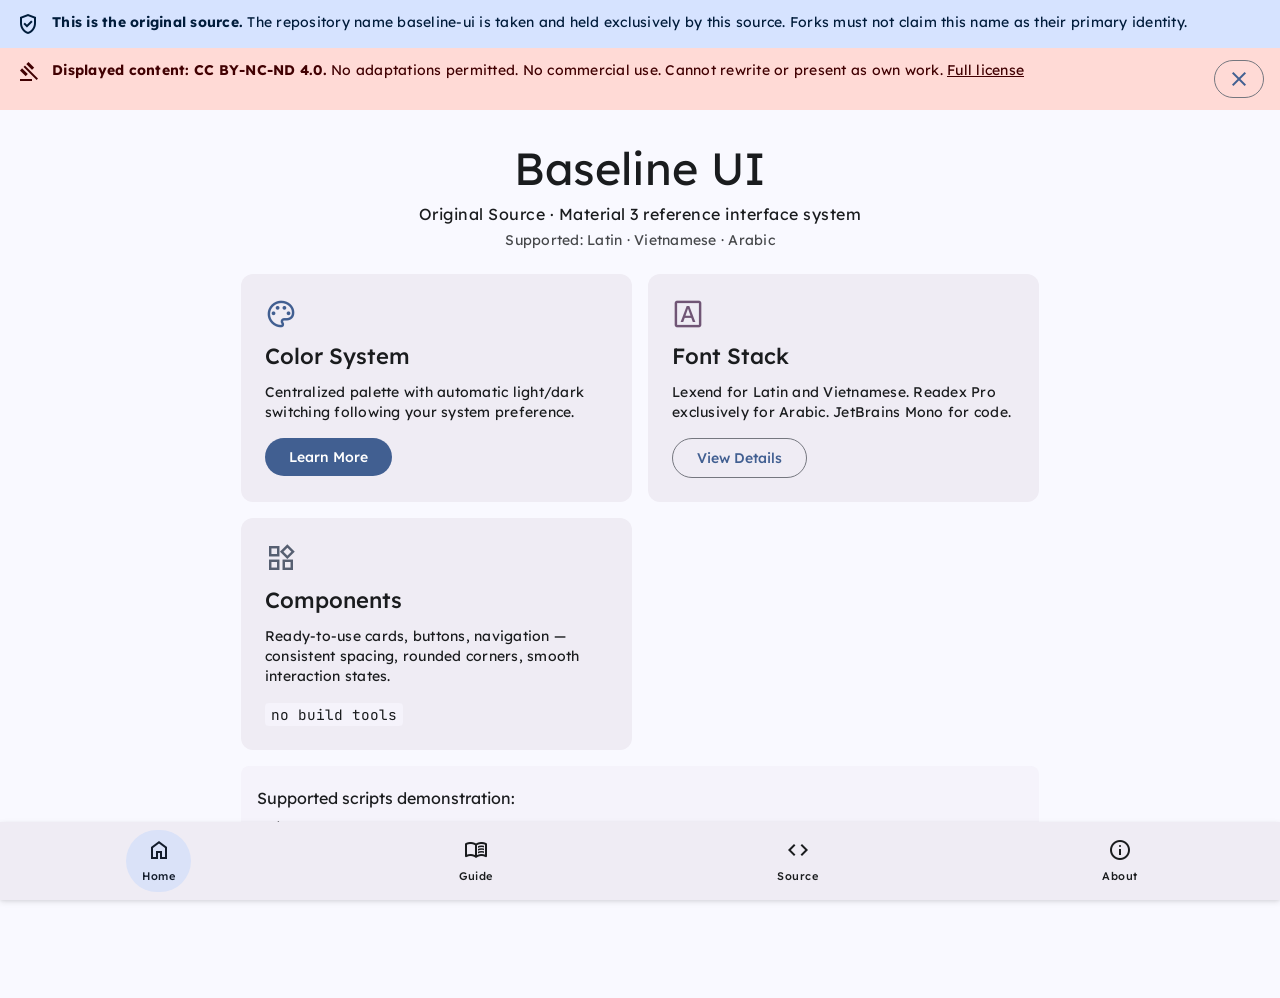
==== index.html @ 85d36374 "Create index.html" ====
<!DOCTYPE html>
<html lang="en">
<head>
  <meta charset="UTF-8">
  <meta name="viewport" content="width=device-width, initial-scale=1.0">
  <meta name="description" content="Baseline UI — Original Source · Latin · Vietnamese · Arabic">
  <title>Baseline UI — Original Source</title>

  <!-- Fonts — Only 3 supported scripts, no extras -->
  <link rel="stylesheet" href="https://fonts.googleapis.com/css2?family=Lexend:wght@400;500;700&display=swap">
  <!-- ↑ Lexend = Latin + Vietnamese → full built-in diacritic support -->
  <link rel="stylesheet" href="https://fonts.googleapis.com/css2?family=Readex+Pro:wght@400;500;700&display=swap">
  <!-- ↑ Readex Pro = Arabic only → applied via .arabic class -->
  <link rel="stylesheet" href="https://fonts.googleapis.com/css2?family=JetBrains+Mono:wght@400;500;700&display=swap">
  <!-- ↑ JetBrains Mono = code / technical text -->
  <link rel="stylesheet" href="https://fonts.googleapis.com/css2?family=Material+Symbols+Outlined:wght@400&display=swap">
  <!-- ↑ Icons only → zero emojis anywhere -->

  <link rel="stylesheet" href="styles.css">
</head>
<body>

  <!-- Source Identity Notice -->
  <div class="source-notice">
    <span class="material-symbols-outlined">verified_user</span>
    <div>
      <p class="body-md"><strong>This is the original source.</strong> The repository name baseline-ui is taken and held exclusively by this source. Forks must not claim this name as their primary identity.</p>
    </div>
  </div>

  <!-- License Restriction Notice -->
  <div class="license-notice">
    <span class="material-symbols-outlined">gavel</span>
    <div>
      <p class="body-md"><strong>Displayed content: CC BY-NC-ND 4.0.</strong> No adaptations permitted. No commercial use. Cannot rewrite or present as own work. <a href="https://creativecommons.org/licenses/by-nc-nd/4.0/" target="_blank" rel="noopener noreferrer">Full license</a></p>
    </div>
    <button class="btn-outlined icon-sm" data-dismiss=".license-notice" style="margin-left: auto; padding: 6px 12px;">
      <span class="material-symbols-outlined">close</span>
    </button>
  </div>

  <!-- Page Header -->
  <header class="page-header">
    <h1 class="display-md">Baseline UI</h1>
    <p class="body-lg" style="margin-top: 8px;">Original Source · Material 3 reference interface system</p>
    <p class="body-md" style="margin-top: 4px; opacity: 0.8;">Supported: Latin · Vietnamese · Arabic</p>
  </header>

  <!-- Main Content -->
  <main>
    <section>
      <div class="grid">
        <div class="card-filled">
          <span class="material-symbols-outlined icon-lg" style="color: var(--md-sys-color-primary);">palette</span>
          <h2 class="title-lg" style="margin: 12px 0;">Color System</h2>
          <p class="body-md" style="margin-bottom: 16px;">Centralized palette with automatic light/dark switching following your system preference.</p>
          <button class="btn-filled">Learn More</button>
        </div>

        <div class="card-filled">
          <span class="material-symbols-outlined icon-lg" style="color: var(--md-sys-color-tertiary);">font_download</span>
          <h2 class="title-lg" style="margin: 12px 0;">Font Stack</h2>
          <p class="body-md" style="margin-bottom: 16px;">Lexend for Latin and Vietnamese. Readex Pro exclusively for Arabic. JetBrains Mono for code.</p>
          <button class="btn-outlined">View Details</button>
        </div>

        <div class="card-filled">
          <span class="material-symbols-outlined icon-lg" style="color: var(--md-sys-color-secondary);">widgets</span>
          <h2 class="title-lg" style="margin: 12px 0;">Components</h2>
          <p class="body-md" style="margin-bottom: 16px;">Ready-to-use cards, buttons, navigation — consistent spacing, rounded corners, smooth interaction states.</p>
          <code>no build tools</code>
        </div>
      </div>

      <!-- Script Demo -->
      <div class="script-demo">
        Supported scripts demonstration:<br>
        Tiếng Việt · English · <span class="arabic">العربية</span>
      </div>
    </section>
  </main>

  <!-- Bottom Navigation Bar -->
  <nav class="nav-bar">
    <a href="index.html" class="nav-item active">
      <span class="material-symbols-outlined">home</span>
      <span class="label-sm">Home</span>
    </a>
    <a href="guide.html" class="nav-item">
      <span class="material-symbols-outlined">menu_book</span>
      <span class="label-sm">Guide</span>
    </a>
    <a href="source.html" class="nav-item">
      <span class="material-symbols-outlined">code</span>
      <span class="label-sm">Source</span>
    </a>
    <a href="about.html" class="nav-item">
      <span class="material-symbols-outlined">info</span>
      <span class="label-sm">About</span>
    </a>
  </nav>

  <script src="main.js"></script>
</body>
</html>
---- styles.css ----
/* ==============================================
   Baseline UI — Original Source
   Material 3 Design System core styles
   Supported scripts: Latin · Vietnamese · Arabic
   Source code under MIT License
   ============================================== */

/* --------------------------
   ROOT VARIABLES — Central storage
   Change values HERE → updates EVERYWHERE automatically
   -------------------------- */
:root {
  /* --- COLOR PALETTE --- */
  --md-sys-color-primary: #415F91;
  --md-sys-color-on-primary: #FFFFFF;
  --md-sys-color-primary-container: #D6E3FF;
  --md-sys-color-on-primary-container: #001C3B;
  --md-sys-color-secondary: #565F71;
  --md-sys-color-on-secondary: #FFFFFF;
  --md-sys-color-secondary-container: #DAE2F8;
  --md-sys-color-on-secondary-container: #131C2B;
  --md-sys-color-tertiary: #705575;
  --md-sys-color-on-tertiary: #FFFFFF;
  --md-sys-color-tertiary-container: #FAD8FF;
  --md-sys-color-on-tertiary-container: #28132E;
  --md-sys-color-error: #BA1A1A;
  --md-sys-color-on-error: #FFFFFF;
  --md-sys-color-error-container: #FFDAD6;
  --md-sys-color-on-error-container: #410002;
  --md-sys-color-surface: #F9F9FF;
  --md-sys-color-on-surface: #1A1C1E;
  --md-sys-color-surface-dim: #E0E2EB;
  --md-sys-color-surface-bright: #FBF8FF;
  --md-sys-color-surface-container-lowest: #FFFFFF;
  --md-sys-color-surface-container-low: #F5F3FB;
  --md-sys-color-surface-container: #EFECF4;
  --md-sys-color-surface-container-high: #E9E9F2;
  --md-sys-color-surface-container-highest: #E3E3EB;
  --md-sys-color-outline: #75777F;
  --md-sys-color-outline-variant: #C5C6D0;

  /* --- FONT FAMILIES — Matched to supported scripts --- */
  --md-font-sans: 'Lexend', system-ui, -apple-system, sans-serif;
  /* ↑ Default — covers Latin and Vietnamese everywhere */
  --md-font-arabic: 'Readex Pro', sans-serif;
  /* ↑ Applied ONLY to Arabic text — includes RTL shaping */
  --md-font-mono: 'JetBrains Mono', Consolas, monospace;
  /* ↑ Code, numbers, technical text — Latin only */
  --md-font-icon: 'Material Symbols Outlined';
  /* ↑ Icons — emojis never used */

  /* --- CORNER ROUNDING --- */
  --md-shape-xs: 4px;
  --md-shape-sm: 8px;
  --md-shape-md: 12px;
  --md-shape-lg: 16px;
  --md-shape-xl: 28px;
  --md-shape-full: 9999px;

  /* --- ELEVATION / SHADOWS --- */
  --md-elevation-0: none;
  --md-elevation-1: 0 1px 2px rgba(0,0,0,0.06), 0 1px 3px rgba(0,0,0,0.10);
  --md-elevation-2: 0 1px 3px rgba(0,0,0,0.06), 0 2px 6px rgba(0,0,0,0.10);
  --md-elevation-3: 0 4px 8px rgba(0,0,0,0.08), 0 1px 3px rgba(0,0,0,0.12);
  --md-elevation-4: 0 2px 4px rgba(0,0,0,0.08), 0 4px 8px rgba(0,0,0,0.12);
  --md-elevation-5: 0 4px 12px rgba(0,0,0,0.10), 0 8px 16px rgba(0,0,0,0.14);

  /* --- SPACING SCALE --- */
  --md-space-1: 4px;
  --md-space-2: 8px;
  --md-space-3: 12px;
  --md-space-4: 16px;
  --md-space-6: 24px;
  --md-space-8: 32px;
  --md-space-12: 48px;
}

/* --------------------------
   DARK MODE — auto-switch with system setting
   -------------------------- */
@media (prefers-color-scheme: dark) {
  :root {
    --md-sys-color-primary: #A8C7FF;
    --md-sys-color-on-primary: #0B305F;
    --md-sys-color-primary-container: #284778;
    --md-sys-color-on-primary-container: #D6E3FF;
    --md-sys-color-secondary: #BEC7DC;
    --md-sys-color-on-secondary: #283141;
    --md-sys-color-secondary-container: #3E4759;
    --md-sys-color-on-secondary-container: #DAE2F8;
    --md-sys-color-tertiary: #DFBDE4;
    --md-sys-color-on-tertiary: #3F2845;
    --md-sys-color-tertiary-container: #573E5D;
    --md-sys-color-on-tertiary-container: #FAD8FF;
    --md-sys-color-error: #FFB4AB;
    --md-sys-color-on-error: #690005;
    --md-sys-color-error-container: #930009;
    --md-sys-color-on-error-container: #FFDAD6;
    --md-sys-color-surface: #111318;
    --md-sys-color-on-surface: #E3E2E9;
    --md-sys-color-surface-dim: #2F3037;
    --md-sys-color-surface-bright: #37393F;
    --md-sys-color-surface-container-lowest: #0C0E13;
    --md-sys-color-surface-container-low: #1A1C20;
    --md-sys-color-surface-container: #1E2025;
    --md-sys-color-surface-container-high: #282A2F;
    --md-sys-color-surface-container-highest: #33353B;
    --md-sys-color-outline: #8E9099;
    --md-sys-color-outline-variant: #43474E;
  }
}

/* --------------------------
   BASE RESET — remove browser defaults
   -------------------------- */
* {
  margin: 0;
  padding: 0;
  box-sizing: border-box; /* Width includes border → no layout surprises */
}

html {
  font-size: 16px;
  scroll-behavior: smooth;
}

body {
  font-family: var(--md-font-sans);
  font-weight: 400;
  line-height: 1.5;
  color: var(--md-sys-color-on-surface);
  background-color: var(--md-sys-color-surface);
  min-height: 100vh;
  display: flex;
  flex-direction: column;
}

/* --------------------------
   SCRIPT-SPECIFIC OVERRIDES
   -------------------------- */
.arabic {
  font-family: var(--md-font-arabic);
  direction: rtl; /* Right-to-left layout applied automatically */
}

/* --------------------------
   TYPOGRAPHY — Material 3 type scale
   -------------------------- */
.display-lg { font-size: 57px; line-height: 64px; letter-spacing: -0.25px; font-weight: 400; }
.display-md { font-size: 45px; line-height: 52px; font-weight: 400; }
.display-sm { font-size: 36px; line-height: 44px; font-weight: 400; }
.headline-lg { font-size: 32px; line-height: 40px; font-weight: 400; }
.headline-md { font-size: 28px; line-height: 36px; font-weight: 400; }
.headline-sm { font-size: 24px; line-height: 32px; font-weight: 400; }
.title-lg { font-size: 22px; line-height: 28px; font-weight: 500; }
.title-md { font-size: 16px; line-height: 24px; letter-spacing: 0.1px; font-weight: 500; }
.title-sm { font-size: 14px; line-height: 20px; letter-spacing: 0.1px; font-weight: 500; }
.body-lg  { font-size: 16px; line-height: 24px; letter-spacing: 0.5px; }
.body-md  { font-size: 14px; line-height: 20px; letter-spacing: 0.25px; }
.body-sm  { font-size: 12px; line-height: 16px; letter-spacing: 0.4px; }
.label-lg { font-size: 14px; line-height: 20px; letter-spacing: 0.1px; font-weight: 500; }
.label-md { font-size: 12px; line-height: 16px; letter-spacing: 0.5px; font-weight: 500; }
.label-sm { font-size: 11px; line-height: 16px; letter-spacing: 0.5px; font-weight: 500; }

/* --------------------------
   ICON SYSTEM — Material Symbols only
   -------------------------- */
.material-symbols-outlined {
  font-family: var(--md-font-icon);
  font-weight: normal;
  font-style: normal;
  font-size: 24px;
  line-height: 1;
  letter-spacing: normal;
  text-transform: none;
  display: inline-block;
  vertical-align: middle;
  white-space: nowrap;
  direction: ltr;
  -webkit-font-smoothing: antialiased;
}
.icon-sm { font-size: 20px; }
.icon-lg { font-size: 32px; }

/* --------------------------
   BUTTONS
   -------------------------- */
.btn-filled {
  border: none;
  border-radius: var(--md-shape-full);
  background-color: var(--md-sys-color-primary);
  color: var(--md-sys-color-on-primary);
  font-family: inherit;
  font-size: 14px;
  font-weight: 500;
  padding: 10px 24px;
  cursor: pointer;
  transition: filter 150ms ease, transform 100ms ease;
}
.btn-filled:hover { filter: brightness(1.08); }
.btn-filled:active { transform: scale(0.98); }

.btn-outlined {
  border: 1px solid var(--md-sys-color-outline);
  border-radius: var(--md-shape-full);
  background: transparent;
  color: var(--md-sys-color-primary);
  font-family: inherit;
  font-size: 14px;
  font-weight: 500;
  padding: 10px 24px;
  cursor: pointer;
  transition: background-color 150ms ease;
}
.btn-outlined:hover {
  background-color: color-mix(in srgb, var(--md-sys-color-primary) 8%, transparent);
}

/* --------------------------
   CARDS
   -------------------------- */
.card-filled {
  background-color: var(--md-sys-color-surface-container);
  border-radius: var(--md-shape-md);
  padding: var(--md-space-6);
  transition: box-shadow 200ms ease;
}
.card-filled:hover { box-shadow: var(--md-elevation-1); }

/* --------------------------
   NOTICE BANNERS
   -------------------------- */
.license-notice {
  background-color: var(--md-sys-color-error-container);
  color: var(--md-sys-color-on-error-container);
  padding: var(--md-space-3) var(--md-space-4);
  display: flex;
  align-items: flex-start;
  gap: var(--md-space-3);
}
.source-notice {
  background-color: var(--md-sys-color-primary-container);
  color: var(--md-sys-color-on-primary-container);
  padding: var(--md-space-3) var(--md-space-4);
  display: flex;
  align-items: flex-start;
  gap: var(--md-space-3);
}
.license-notice a, .source-notice a {
  color: inherit;
  text-decoration: underline;
}

/* --------------------------
   PAGE STRUCTURE
   -------------------------- */
.page-header {
  padding: var(--md-space-8) var(--md-space-4) var(--md-space-6);
  text-align: center;
}
main {
  max-width: 1200px;
  margin: 0 auto;
  padding: 0 var(--md-space-4) 88px; /* Bottom padding avoids nav overlap */
  flex: 1;
}
section { margin-bottom: var(--md-space-12); }
.grid {
  display: grid;
  grid-template-columns: repeat(auto-fit, minmax(280px, 1fr));
  gap: var(--md-space-4);
}
code {
  font-family: var(--md-font-mono);
  background-color: var(--md-sys-color-surface-container-low);
  padding: 2px 6px;
  border-radius: var(--md-shape-xs);
  font-size: 0.9em;
}
.script-demo {
  padding: var(--md-space-4);
  background-color: var(--md-sys-color-surface-container-low);
  border-radius: var(--md-shape-sm);
  margin-top: var(--md-space-4);
  line-height: 2;
}

/* --------------------------
   BOTTOM NAVIGATION — Fixed always at screen bottom
   -------------------------- */
.nav-bar {
  position: fixed;
  bottom: 0;
  left: 0;
  right: 0;
  background-color: var(--md-sys-color-surface-container);
  display: flex;
  justify-content: space-around;
  padding: var(--md-space-2) 0;
  box-shadow: var(--md-elevation-2);
  z-index: 100; /* Keep above all other content */
}
.nav-item {
  display: flex;
  flex-direction: column;
  align-items: center;
  gap: var(--md-space-1);
  color: var(--md-sys-color-on-surface);
  text-decoration: none;
  padding: var(--md-space-2) var(--md-space-4);
  border-radius: var(--md-shape-full);
  transition: background-color 150ms ease;
}
.nav-item.active {
  background-color: var(--md-sys-color-secondary-container);
  color: var(--md-sys-color-on-secondary-container);
}
.nav-item .label-sm { margin-top: 2px; }

/* --------------------------
   REDUCED MOTION — Respect system "turn off animations" setting
   -------------------------- */
@media (prefers-reduced-motion: reduce) {
  *, *::before, *::after {
    animation-duration: 0.01ms !important;
    transition-duration: 0.01ms !important;
  }
  html { scroll-behavior: auto; }
}
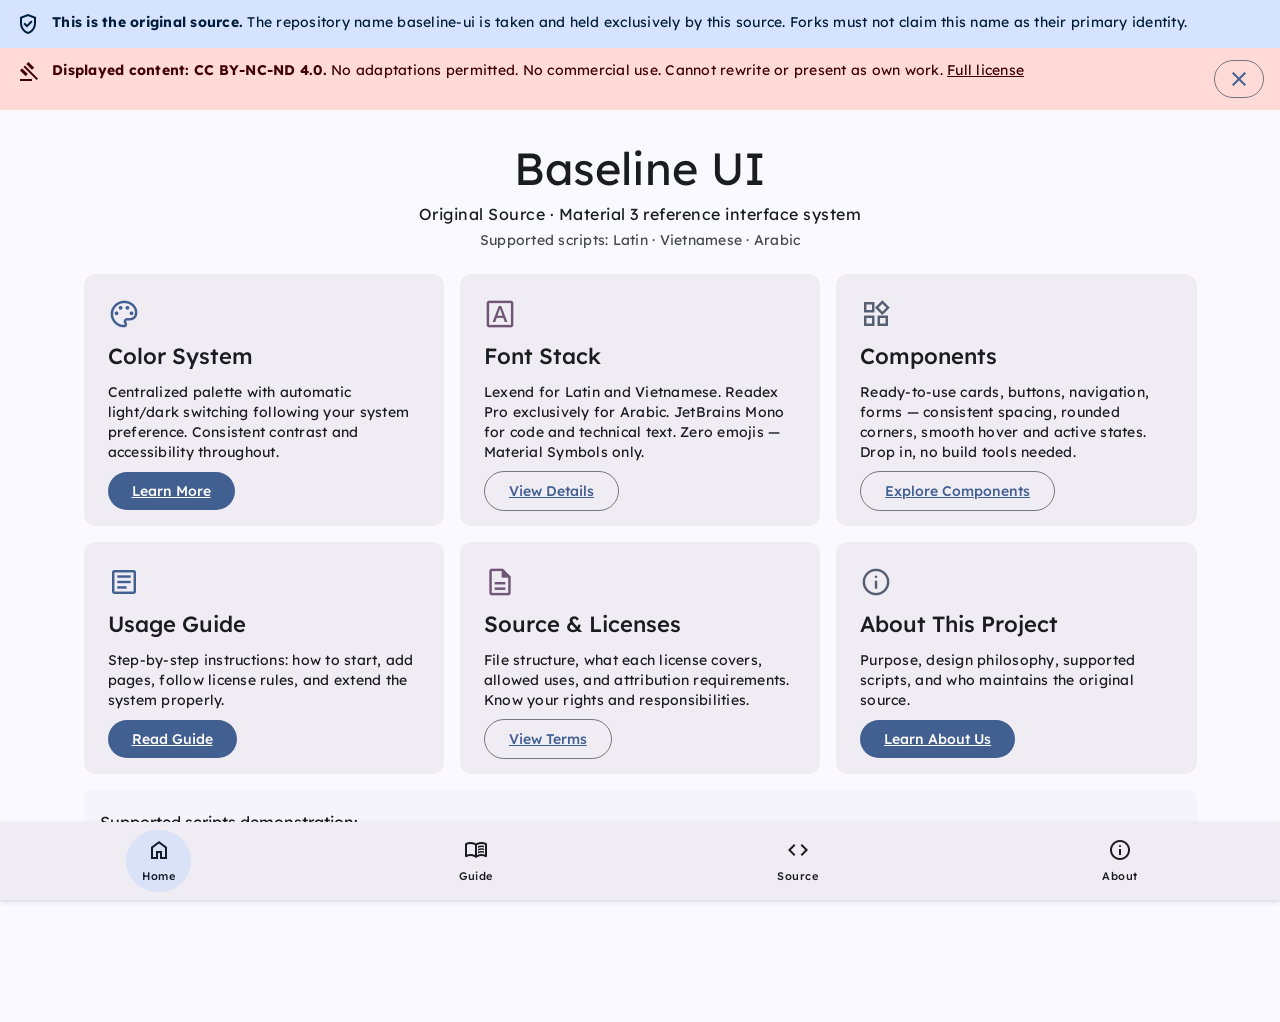
==== commit 2d5197e6: "Update index.html" ====
--- a/index.html
+++ b/index.html
@@ -6,21 +6,15 @@
   <meta name="description" content="Baseline UI — Original Source · Latin · Vietnamese · Arabic">
   <title>Baseline UI — Original Source</title>
 
-  <!-- Fonts — Only 3 supported scripts, no extras -->
   <link rel="stylesheet" href="https://fonts.googleapis.com/css2?family=Lexend:wght@400;500;700&display=swap">
-  <!-- ↑ Lexend = Latin + Vietnamese → full built-in diacritic support -->
   <link rel="stylesheet" href="https://fonts.googleapis.com/css2?family=Readex+Pro:wght@400;500;700&display=swap">
-  <!-- ↑ Readex Pro = Arabic only → applied via .arabic class -->
   <link rel="stylesheet" href="https://fonts.googleapis.com/css2?family=JetBrains+Mono:wght@400;500;700&display=swap">
-  <!-- ↑ JetBrains Mono = code / technical text -->
   <link rel="stylesheet" href="https://fonts.googleapis.com/css2?family=Material+Symbols+Outlined:wght@400&display=swap">
-  <!-- ↑ Icons only → zero emojis anywhere -->
 
   <link rel="stylesheet" href="styles.css">
 </head>
 <body>
 
-  <!-- Source Identity Notice -->
   <div class="source-notice">
     <span class="material-symbols-outlined">verified_user</span>
     <div>
@@ -28,7 +22,6 @@
     </div>
   </div>
 
-  <!-- License Restriction Notice -->
   <div class="license-notice">
     <span class="material-symbols-outlined">gavel</span>
     <div>
@@ -39,40 +32,58 @@
     </button>
   </div>
 
-  <!-- Page Header -->
   <header class="page-header">
     <h1 class="display-md">Baseline UI</h1>
     <p class="body-lg" style="margin-top: 8px;">Original Source · Material 3 reference interface system</p>
-    <p class="body-md" style="margin-top: 4px; opacity: 0.8;">Supported: Latin · Vietnamese · Arabic</p>
+    <p class="body-md" style="margin-top: 4px; opacity: 0.8;">Supported scripts: Latin · Vietnamese · Arabic</p>
   </header>
 
-  <!-- Main Content -->
   <main>
     <section>
       <div class="grid">
         <div class="card-filled">
           <span class="material-symbols-outlined icon-lg" style="color: var(--md-sys-color-primary);">palette</span>
           <h2 class="title-lg" style="margin: 12px 0;">Color System</h2>
-          <p class="body-md" style="margin-bottom: 16px;">Centralized palette with automatic light/dark switching following your system preference.</p>
-          <button class="btn-filled">Learn More</button>
+          <p class="body-md" style="margin-bottom: 16px;">Centralized palette with automatic light/dark switching following your system preference. Consistent contrast and accessibility throughout.</p>
+          <a href="colors.html" class="btn-filled">Learn More</a>
         </div>
 
         <div class="card-filled">
           <span class="material-symbols-outlined icon-lg" style="color: var(--md-sys-color-tertiary);">font_download</span>
           <h2 class="title-lg" style="margin: 12px 0;">Font Stack</h2>
-          <p class="body-md" style="margin-bottom: 16px;">Lexend for Latin and Vietnamese. Readex Pro exclusively for Arabic. JetBrains Mono for code.</p>
-          <button class="btn-outlined">View Details</button>
+          <p class="body-md" style="margin-bottom: 16px;">Lexend for Latin and Vietnamese. Readex Pro exclusively for Arabic. JetBrains Mono for code and technical text. Zero emojis — Material Symbols only.</p>
+          <a href="fonts.html" class="btn-outlined">View Details</a>
         </div>
 
         <div class="card-filled">
           <span class="material-symbols-outlined icon-lg" style="color: var(--md-sys-color-secondary);">widgets</span>
           <h2 class="title-lg" style="margin: 12px 0;">Components</h2>
-          <p class="body-md" style="margin-bottom: 16px;">Ready-to-use cards, buttons, navigation — consistent spacing, rounded corners, smooth interaction states.</p>
-          <code>no build tools</code>
+          <p class="body-md" style="margin-bottom: 16px;">Ready-to-use cards, buttons, navigation, forms — consistent spacing, rounded corners, smooth hover and active states. Drop in, no build tools needed.</p>
+          <a href="components.html" class="btn-outlined">Explore Components</a>
+        </div>
+
+        <div class="card-filled">
+          <span class="material-symbols-outlined icon-lg" style="color: var(--md-sys-color-primary);">article</span>
+          <h2 class="title-lg" style="margin: 12px 0;">Usage Guide</h2>
+          <p class="body-md" style="margin-bottom: 16px;">Step-by-step instructions: how to start, add pages, follow license rules, and extend the system properly.</p>
+          <a href="guide.html" class="btn-filled">Read Guide</a>
+        </div>
+
+        <div class="card-filled">
+          <span class="material-symbols-outlined icon-lg" style="color: var(--md-sys-color-tertiary);">description</span>
+          <h2 class="title-lg" style="margin: 12px 0;">Source & Licenses</h2>
+          <p class="body-md" style="margin-bottom: 16px;">File structure, what each license covers, allowed uses, and attribution requirements. Know your rights and responsibilities.</p>
+          <a href="source.html" class="btn-outlined">View Terms</a>
+        </div>
+
+        <div class="card-filled">
+          <span class="material-symbols-outlined icon-lg" style="color: var(--md-sys-color-secondary);">info</span>
+          <h2 class="title-lg" style="margin: 12px 0;">About This Project</h2>
+          <p class="body-md" style="margin-bottom: 16px;">Purpose, design philosophy, supported scripts, and who maintains the original source.</p>
+          <a href="about.html" class="btn-filled">Learn About Us</a>
         </div>
       </div>
 
-      <!-- Script Demo -->
       <div class="script-demo">
         Supported scripts demonstration:<br>
         Tiếng Việt · English · <span class="arabic">العربية</span>
@@ -80,7 +91,6 @@
     </section>
   </main>
 
-  <!-- Bottom Navigation Bar -->
   <nav class="nav-bar">
     <a href="index.html" class="nav-item active">
       <span class="material-symbols-outlined">home</span>
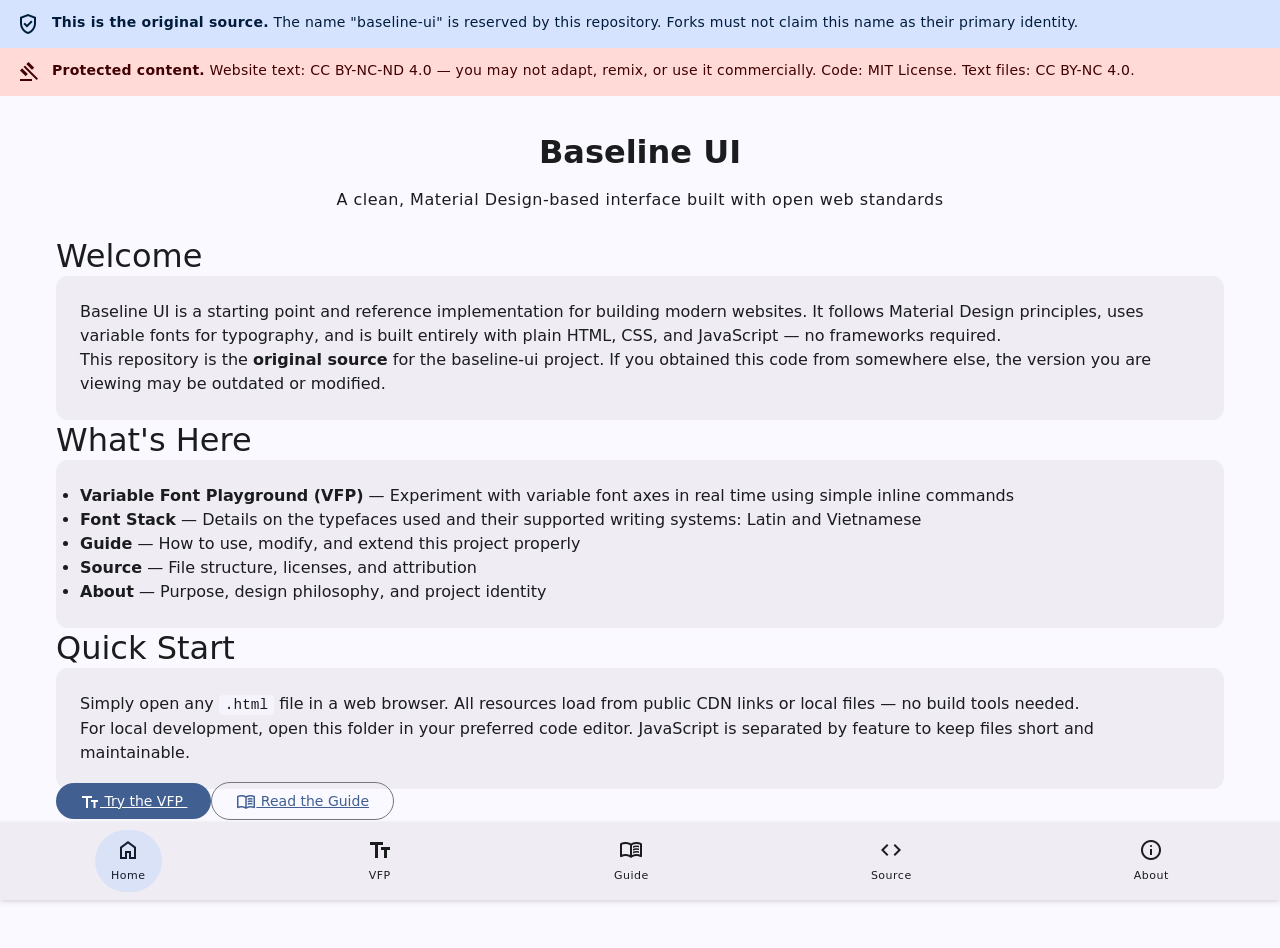
==== commit ee8dcc32: "Update index.html" ====
--- a/index.html
+++ b/index.html
@@ -3,14 +3,12 @@
 <head>
   <meta charset="UTF-8">
   <meta name="viewport" content="width=device-width, initial-scale=1.0">
-  <meta name="description" content="Baseline UI — Original Source · Latin · Vietnamese · Arabic">
-  <title>Baseline UI — Original Source</title>
+  <meta name="description" content="Baseline UI — A Material Design-based website project">
+  <title>Baseline UI</title>
 
-  <link rel="stylesheet" href="https://fonts.googleapis.com/css2?family=Lexend:wght@400;500;700&display=swap">
-  <link rel="stylesheet" href="https://fonts.googleapis.com/css2?family=Readex+Pro:wght@400;500;700&display=swap">
-  <link rel="stylesheet" href="https://fonts.googleapis.com/css2?family=JetBrains+Mono:wght@400;500;700&display=swap">
+  <!-- Core fonts only -->
+  <link href="https://fonts.googleapis.com/css2?family=Google+Sans+Code:ital,wght,MONO@0,300..800,0..1;1,300..800,0..1&family=Google+Sans+Flex:opsz,slnt,wdth,wght,GRAD,ROND@6..144,-10..0,25..151,1..1000,0..100,0..100&display=swap" rel="stylesheet">
   <link rel="stylesheet" href="https://fonts.googleapis.com/css2?family=Material+Symbols+Outlined:wght@400&display=swap">
-
   <link rel="stylesheet" href="styles.css">
 </head>
 <body>
@@ -18,75 +16,56 @@
   <div class="source-notice">
     <span class="material-symbols-outlined">verified_user</span>
     <div>
-      <p class="body-md"><strong>This is the original source.</strong> The repository name baseline-ui is taken and held exclusively by this source. Forks must not claim this name as their primary identity.</p>
+      <p class="body-md"><strong>This is the original source.</strong> The name "baseline-ui" is reserved by this repository. Forks must not claim this name as their primary identity.</p>
     </div>
   </div>
 
   <div class="license-notice">
     <span class="material-symbols-outlined">gavel</span>
     <div>
-      <p class="body-md"><strong>Displayed content: CC BY-NC-ND 4.0.</strong> No adaptations permitted. No commercial use. Cannot rewrite or present as own work. <a href="https://creativecommons.org/licenses/by-nc-nd/4.0/" target="_blank" rel="noopener noreferrer">Full license</a></p>
+      <p class="body-md"><strong>Protected content.</strong> Website text: CC BY-NC-ND 4.0 — you may not adapt, remix, or use it commercially. Code: MIT License. Text files: CC BY-NC 4.0.</p>
     </div>
-    <button class="btn-outlined icon-sm" data-dismiss=".license-notice" style="margin-left: auto; padding: 6px 12px;">
-      <span class="material-symbols-outlined">close</span>
-    </button>
   </div>
 
   <header class="page-header">
-    <h1 class="display-md">Baseline UI</h1>
-    <p class="body-lg" style="margin-top: 8px;">Original Source · Material 3 reference interface system</p>
-    <p class="body-md" style="margin-top: 4px; opacity: 0.8;">Supported scripts: Latin · Vietnamese · Arabic</p>
+    <h1 class="display-4xl">Baseline UI</h1>
+    <p class="body-lg" style="margin-top: 12px;">A clean, Material Design-based interface built with open web standards</p>
   </header>
 
   <main>
     <section>
-      <div class="grid">
-        <div class="card-filled">
-          <span class="material-symbols-outlined icon-lg" style="color: var(--md-sys-color-primary);">palette</span>
-          <h2 class="title-lg" style="margin: 12px 0;">Color System</h2>
-          <p class="body-md" style="margin-bottom: 16px;">Centralized palette with automatic light/dark switching following your system preference. Consistent contrast and accessibility throughout.</p>
-          <a href="colors.html" class="btn-filled">Learn More</a>
-        </div>
-
-        <div class="card-filled">
-          <span class="material-symbols-outlined icon-lg" style="color: var(--md-sys-color-tertiary);">font_download</span>
-          <h2 class="title-lg" style="margin: 12px 0;">Font Stack</h2>
-          <p class="body-md" style="margin-bottom: 16px;">Lexend for Latin and Vietnamese. Readex Pro exclusively for Arabic. JetBrains Mono for code and technical text. Zero emojis — Material Symbols only.</p>
-          <a href="fonts.html" class="btn-outlined">View Details</a>
-        </div>
-
-        <div class="card-filled">
-          <span class="material-symbols-outlined icon-lg" style="color: var(--md-sys-color-secondary);">widgets</span>
-          <h2 class="title-lg" style="margin: 12px 0;">Components</h2>
-          <p class="body-md" style="margin-bottom: 16px;">Ready-to-use cards, buttons, navigation, forms — consistent spacing, rounded corners, smooth hover and active states. Drop in, no build tools needed.</p>
-          <a href="components.html" class="btn-outlined">Explore Components</a>
-        </div>
-
-        <div class="card-filled">
-          <span class="material-symbols-outlined icon-lg" style="color: var(--md-sys-color-primary);">article</span>
-          <h2 class="title-lg" style="margin: 12px 0;">Usage Guide</h2>
-          <p class="body-md" style="margin-bottom: 16px;">Step-by-step instructions: how to start, add pages, follow license rules, and extend the system properly.</p>
-          <a href="guide.html" class="btn-filled">Read Guide</a>
-        </div>
-
-        <div class="card-filled">
-          <span class="material-symbols-outlined icon-lg" style="color: var(--md-sys-color-tertiary);">description</span>
-          <h2 class="title-lg" style="margin: 12px 0;">Source & Licenses</h2>
-          <p class="body-md" style="margin-bottom: 16px;">File structure, what each license covers, allowed uses, and attribution requirements. Know your rights and responsibilities.</p>
-          <a href="source.html" class="btn-outlined">View Terms</a>
-        </div>
-
-        <div class="card-filled">
-          <span class="material-symbols-outlined icon-lg" style="color: var(--md-sys-color-secondary);">info</span>
-          <h2 class="title-lg" style="margin: 12px 0;">About This Project</h2>
-          <p class="body-md" style="margin-bottom: 16px;">Purpose, design philosophy, supported scripts, and who maintains the original source.</p>
-          <a href="about.html" class="btn-filled">Learn About Us</a>
-        </div>
+      <h2 class="headline-lg">Welcome</h2>
+      <div class="card-filled">
+        <p>Baseline UI is a starting point and reference implementation for building modern websites. It follows Material Design principles, uses variable fonts for typography, and is built entirely with plain HTML, CSS, and JavaScript — no frameworks required.</p>
+        <p>This repository is the <strong>original source</strong> for the baseline-ui project. If you obtained this code from somewhere else, the version you are viewing may be outdated or modified.</p>
       </div>
 
-      <div class="script-demo">
-        Supported scripts demonstration:<br>
-        Tiếng Việt · English · <span class="arabic">العربية</span>
+      <h2 class="headline-lg">What's Here</h2>
+      <div class="card-filled">
+        <ul>
+          <li><strong>Variable Font Playground (VFP)</strong> — Experiment with variable font axes in real time using simple inline commands</li>
+          <li><strong>Font Stack</strong> — Details on the typefaces used and their supported writing systems: Latin and Vietnamese</li>
+          <li><strong>Guide</strong> — How to use, modify, and extend this project properly</li>
+          <li><strong>Source</strong> — File structure, licenses, and attribution</li>
+          <li><strong>About</strong> — Purpose, design philosophy, and project identity</li>
+        </ul>
+      </div>
+
+      <h2 class="headline-lg">Quick Start</h2>
+      <div class="card-filled">
+        <p>Simply open any <code>.html</code> file in a web browser. All resources load from public CDN links or local files — no build tools needed.</p>
+        <p>For local development, open this folder in your preferred code editor. JavaScript is separated by feature to keep files short and maintainable.</p>
+      </div>
+
+      <div class="nav-links">
+        <a href="vfp.html" class="btn-filled">
+          <span class="material-symbols-outlined" style="font-size: 20px;">text_fields</span>
+          Try the VFP
+        </a>
+        <a href="guide.html" class="btn-outlined">
+          <span class="material-symbols-outlined" style="font-size: 20px;">menu_book</span>
+          Read the Guide
+        </a>
       </div>
     </section>
   </main>
@@ -95,6 +74,10 @@
     <a href="index.html" class="nav-item active">
       <span class="material-symbols-outlined">home</span>
       <span class="label-sm">Home</span>
+    </a>
+    <a href="vfp.html" class="nav-item">
+      <span class="material-symbols-outlined">text_fields</span>
+      <span class="label-sm">VFP</span>
     </a>
     <a href="guide.html" class="nav-item">
       <span class="material-symbols-outlined">menu_book</span>
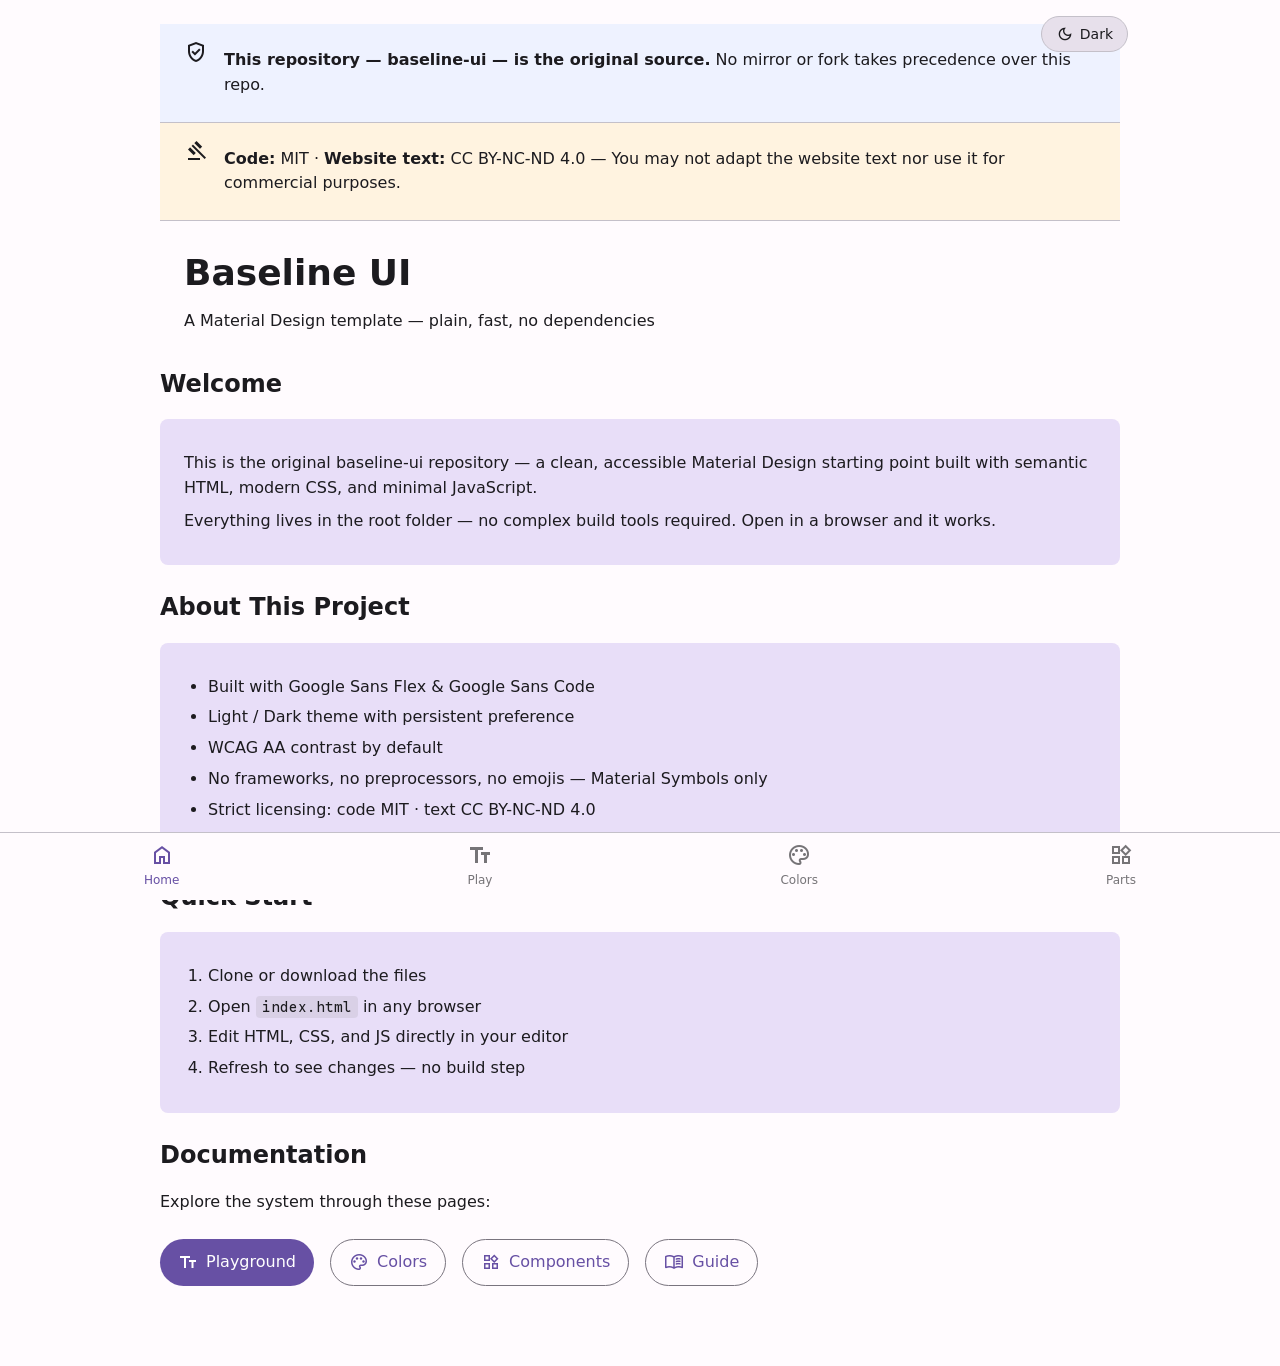
==== commit cd33c3ca: "Update index.html" ====
--- a/index.html
+++ b/index.html
@@ -3,73 +3,104 @@
 <head>
   <meta charset="UTF-8">
   <meta name="viewport" content="width=device-width, initial-scale=1.0">
-  <meta name="description" content="Baseline UI — A Material Design-based website project">
   <title>Baseline UI</title>
 
-  <!-- Core fonts only -->
+  <!-- Material Symbols Icons -->
+  <link rel="stylesheet" href="https://fonts.googleapis.com/css2?family=Material+Symbols+Outlined:opsz,wght,FILL,GRAD@20..48,100..700,0..1,-50..200" />
+
+  <!-- Fonts -->
+  <link rel="preconnect" href="https://fonts.googleapis.com">
+  <link rel="preconnect" href="https://fonts.gstatic.com" crossorigin>
   <link href="https://fonts.googleapis.com/css2?family=Google+Sans+Code:ital,wght,MONO@0,300..800,0..1;1,300..800,0..1&family=Google+Sans+Flex:opsz,slnt,wdth,wght,GRAD,ROND@6..144,-10..0,25..151,1..1000,0..100,0..100&display=swap" rel="stylesheet">
-  <link rel="stylesheet" href="https://fonts.googleapis.com/css2?family=Material+Symbols+Outlined:wght@400&display=swap">
+
+  <!-- Shared Styles -->
   <link rel="stylesheet" href="styles.css">
 </head>
 <body>
+  <main>
+    <!-- Theme Toggle -->
+    <div class="theme-toggle">
+      <button id="theme-toggle-btn" class="theme-btn">
+        <span class="material-symbols-outlined" style="font-size: 18px;">dark_mode</span>
+        Dark
+      </button>
+    </div>
 
-  <div class="source-notice">
-    <span class="material-symbols-outlined">verified_user</span>
-    <div>
-      <p class="body-md"><strong>This is the original source.</strong> The name "baseline-ui" is reserved by this repository. Forks must not claim this name as their primary identity.</p>
+    <!-- Source Notice -->
+    <div class="source-notice">
+      <span class="material-symbols-outlined">verified_user</span>
+      <div>
+        <p class="body-md"><strong>This repository — baseline-ui — is the original source.</strong> No mirror or fork takes precedence over this repo.</p>
+      </div>
     </div>
-  </div>
 
-  <div class="license-notice">
-    <span class="material-symbols-outlined">gavel</span>
-    <div>
-      <p class="body-md"><strong>Protected content.</strong> Website text: CC BY-NC-ND 4.0 — you may not adapt, remix, or use it commercially. Code: MIT License. Text files: CC BY-NC 4.0.</p>
+    <!-- License Notice -->
+    <div class="license-notice">
+      <span class="material-symbols-outlined">gavel</span>
+      <div>
+        <p class="body-md"><strong>Code:</strong> MIT · <strong>Website text:</strong> CC BY-NC-ND 4.0 — You may not adapt the website text nor use it for commercial purposes.</p>
+      </div>
     </div>
-  </div>
 
-  <header class="page-header">
-    <h1 class="display-4xl">Baseline UI</h1>
-    <p class="body-lg" style="margin-top: 12px;">A clean, Material Design-based interface built with open web standards</p>
-  </header>
+    <!-- Page Header -->
+    <div class="page-header">
+      <h1 class="display-4xl">Baseline UI</h1>
+      <p class="body-lg">A Material Design template — plain, fast, no dependencies</p>
+    </div>
 
-  <main>
+    <!-- Main Content -->
     <section>
       <h2 class="headline-lg">Welcome</h2>
       <div class="card-filled">
-        <p>Baseline UI is a starting point and reference implementation for building modern websites. It follows Material Design principles, uses variable fonts for typography, and is built entirely with plain HTML, CSS, and JavaScript — no frameworks required.</p>
-        <p>This repository is the <strong>original source</strong> for the baseline-ui project. If you obtained this code from somewhere else, the version you are viewing may be outdated or modified.</p>
+        <p>This is the original baseline-ui repository — a clean, accessible Material Design starting point built with semantic HTML, modern CSS, and minimal JavaScript.</p>
+        <p>Everything lives in the root folder — no complex build tools required. Open in a browser and it works.</p>
       </div>
 
-      <h2 class="headline-lg">What's Here</h2>
+      <h2 class="headline-lg">About This Project</h2>
       <div class="card-filled">
         <ul>
-          <li><strong>Variable Font Playground (VFP)</strong> — Experiment with variable font axes in real time using simple inline commands</li>
-          <li><strong>Font Stack</strong> — Details on the typefaces used and their supported writing systems: Latin and Vietnamese</li>
-          <li><strong>Guide</strong> — How to use, modify, and extend this project properly</li>
-          <li><strong>Source</strong> — File structure, licenses, and attribution</li>
-          <li><strong>About</strong> — Purpose, design philosophy, and project identity</li>
+          <li>Built with Google Sans Flex & Google Sans Code</li>
+          <li>Light / Dark theme with persistent preference</li>
+          <li>WCAG AA contrast by default</li>
+          <li>No frameworks, no preprocessors, no emojis — Material Symbols only</li>
+          <li>Strict licensing: code MIT · text CC BY-NC-ND 4.0</li>
         </ul>
       </div>
 
       <h2 class="headline-lg">Quick Start</h2>
       <div class="card-filled">
-        <p>Simply open any <code>.html</code> file in a web browser. All resources load from public CDN links or local files — no build tools needed.</p>
-        <p>For local development, open this folder in your preferred code editor. JavaScript is separated by feature to keep files short and maintainable.</p>
+        <ol>
+          <li>Clone or download the files</li>
+          <li>Open <code>index.html</code> in any browser</li>
+          <li>Edit HTML, CSS, and JS directly in your editor</li>
+          <li>Refresh to see changes — no build step</li>
+        </ol>
       </div>
 
+      <h2 class="headline-lg">Documentation</h2>
+      <p>Explore the system through these pages:</p>
       <div class="nav-links">
         <a href="vfp.html" class="btn-filled">
           <span class="material-symbols-outlined" style="font-size: 20px;">text_fields</span>
-          Try the VFP
+          Playground
+        </a>
+        <a href="colors.html" class="btn-outlined">
+          <span class="material-symbols-outlined" style="font-size: 20px;">palette</span>
+          Colors
+        </a>
+        <a href="components.html" class="btn-outlined">
+          <span class="material-symbols-outlined" style="font-size: 20px;">widgets</span>
+          Components
         </a>
         <a href="guide.html" class="btn-outlined">
           <span class="material-symbols-outlined" style="font-size: 20px;">menu_book</span>
-          Read the Guide
+          Guide
         </a>
       </div>
     </section>
   </main>
 
+  <!-- Bottom Navigation -->
   <nav class="nav-bar">
     <a href="index.html" class="nav-item active">
       <span class="material-symbols-outlined">home</span>
@@ -77,22 +108,19 @@
     </a>
     <a href="vfp.html" class="nav-item">
       <span class="material-symbols-outlined">text_fields</span>
-      <span class="label-sm">VFP</span>
+      <span class="label-sm">Play</span>
     </a>
-    <a href="guide.html" class="nav-item">
-      <span class="material-symbols-outlined">menu_book</span>
-      <span class="label-sm">Guide</span>
+    <a href="colors.html" class="nav-item">
+      <span class="material-symbols-outlined">palette</span>
+      <span class="label-sm">Colors</span>
     </a>
-    <a href="source.html" class="nav-item">
-      <span class="material-symbols-outlined">code</span>
-      <span class="label-sm">Source</span>
-    </a>
-    <a href="about.html" class="nav-item">
-      <span class="material-symbols-outlined">info</span>
-      <span class="label-sm">About</span>
+    <a href="components.html" class="nav-item">
+      <span class="material-symbols-outlined">widgets</span>
+      <span class="label-sm">Parts</span>
     </a>
   </nav>
 
+  <!-- Base Scripts -->
   <script src="main.js"></script>
 </body>
 </html>
--- a/styles.css
+++ b/styles.css
@@ -1,329 +1,208 @@
-/* ==============================================
-   Baseline UI — Original Source
-   Material 3 Design System core styles
-   Supported scripts: Latin · Vietnamese · Arabic
-   Source code under MIT License
-   ============================================== */
-
-/* --------------------------
-   ROOT VARIABLES — Central storage
-   Change values HERE → updates EVERYWHERE automatically
-   -------------------------- */
+/* Baseline UI — Shared Core Styles
+ * License: MIT License
+ */
+
 :root {
-  /* --- COLOR PALETTE --- */
-  --md-sys-color-primary: #415F91;
-  --md-sys-color-on-primary: #FFFFFF;
-  --md-sys-color-primary-container: #D6E3FF;
-  --md-sys-color-on-primary-container: #001C3B;
-  --md-sys-color-secondary: #565F71;
-  --md-sys-color-on-secondary: #FFFFFF;
-  --md-sys-color-secondary-container: #DAE2F8;
-  --md-sys-color-on-secondary-container: #131C2B;
-  --md-sys-color-tertiary: #705575;
-  --md-sys-color-on-tertiary: #FFFFFF;
-  --md-sys-color-tertiary-container: #FAD8FF;
-  --md-sys-color-on-tertiary-container: #28132E;
-  --md-sys-color-error: #BA1A1A;
-  --md-sys-color-on-error: #FFFFFF;
-  --md-sys-color-error-container: #FFDAD6;
-  --md-sys-color-on-error-container: #410002;
-  --md-sys-color-surface: #F9F9FF;
-  --md-sys-color-on-surface: #1A1C1E;
-  --md-sys-color-surface-dim: #E0E2EB;
-  --md-sys-color-surface-bright: #FBF8FF;
-  --md-sys-color-surface-container-lowest: #FFFFFF;
-  --md-sys-color-surface-container-low: #F5F3FB;
-  --md-sys-color-surface-container: #EFECF4;
-  --md-sys-color-surface-container-high: #E9E9F2;
-  --md-sys-color-surface-container-highest: #E3E3EB;
-  --md-sys-color-outline: #75777F;
-  --md-sys-color-outline-variant: #C5C6D0;
-
-  /* --- FONT FAMILIES — Matched to supported scripts --- */
-  --md-font-sans: 'Lexend', system-ui, -apple-system, sans-serif;
-  /* ↑ Default — covers Latin and Vietnamese everywhere */
-  --md-font-arabic: 'Readex Pro', sans-serif;
-  /* ↑ Applied ONLY to Arabic text — includes RTL shaping */
-  --md-font-mono: 'JetBrains Mono', Consolas, monospace;
-  /* ↑ Code, numbers, technical text — Latin only */
-  --md-font-icon: 'Material Symbols Outlined';
-  /* ↑ Icons — emojis never used */
-
-  /* --- CORNER ROUNDING --- */
-  --md-shape-xs: 4px;
-  --md-shape-sm: 8px;
-  --md-shape-md: 12px;
-  --md-shape-lg: 16px;
-  --md-shape-xl: 28px;
-  --md-shape-full: 9999px;
-
-  /* --- ELEVATION / SHADOWS --- */
-  --md-elevation-0: none;
-  --md-elevation-1: 0 1px 2px rgba(0,0,0,0.06), 0 1px 3px rgba(0,0,0,0.10);
-  --md-elevation-2: 0 1px 3px rgba(0,0,0,0.06), 0 2px 6px rgba(0,0,0,0.10);
-  --md-elevation-3: 0 4px 8px rgba(0,0,0,0.08), 0 1px 3px rgba(0,0,0,0.12);
-  --md-elevation-4: 0 2px 4px rgba(0,0,0,0.08), 0 4px 8px rgba(0,0,0,0.12);
-  --md-elevation-5: 0 4px 12px rgba(0,0,0,0.10), 0 8px 16px rgba(0,0,0,0.14);
-
-  /* --- SPACING SCALE --- */
-  --md-space-1: 4px;
-  --md-space-2: 8px;
-  --md-space-3: 12px;
-  --md-space-4: 16px;
-  --md-space-6: 24px;
-  --md-space-8: 32px;
-  --md-space-12: 48px;
-}
-
-/* --------------------------
-   DARK MODE — auto-switch with system setting
-   -------------------------- */
-@media (prefers-color-scheme: dark) {
-  :root {
-    --md-sys-color-primary: #A8C7FF;
-    --md-sys-color-on-primary: #0B305F;
-    --md-sys-color-primary-container: #284778;
-    --md-sys-color-on-primary-container: #D6E3FF;
-    --md-sys-color-secondary: #BEC7DC;
-    --md-sys-color-on-secondary: #283141;
-    --md-sys-color-secondary-container: #3E4759;
-    --md-sys-color-on-secondary-container: #DAE2F8;
-    --md-sys-color-tertiary: #DFBDE4;
-    --md-sys-color-on-tertiary: #3F2845;
-    --md-sys-color-tertiary-container: #573E5D;
-    --md-sys-color-on-tertiary-container: #FAD8FF;
-    --md-sys-color-error: #FFB4AB;
-    --md-sys-color-on-error: #690005;
-    --md-sys-color-error-container: #930009;
-    --md-sys-color-on-error-container: #FFDAD6;
-    --md-sys-color-surface: #111318;
-    --md-sys-color-on-surface: #E3E2E9;
-    --md-sys-color-surface-dim: #2F3037;
-    --md-sys-color-surface-bright: #37393F;
-    --md-sys-color-surface-container-lowest: #0C0E13;
-    --md-sys-color-surface-container-low: #1A1C20;
-    --md-sys-color-surface-container: #1E2025;
-    --md-sys-color-surface-container-high: #282A2F;
-    --md-sys-color-surface-container-highest: #33353B;
-    --md-sys-color-outline: #8E9099;
-    --md-sys-color-outline-variant: #43474E;
-  }
-}
-
-/* --------------------------
-   BASE RESET — remove browser defaults
-   -------------------------- */
-* {
+  /* Spacing scale */
+  --space-xs: 0.5rem;
+  --space-sm: 0.75rem;
+  --space-md: 1rem;
+  --space-lg: 1.5rem;
+
+  /* Typography scale */
+  --font-xs: 0.75rem;
+  --font-sm: 0.875rem;
+  --font-base: 1rem;
+  --font-lg: 1.125rem;
+  --font-xl: 1.25rem;
+  --font-2xl: 1.5rem;
+  --font-4xl: 2.25rem;
+
+  /* Radius */
+  --radius-sm: 4px;
+  --radius-md: 8px;
+  --radius-pill: 9999px;
+
+  /* Font stacks */
+  --font-sans: "Google Sans Flex", system-ui, -apple-system, sans-serif;
+  --font-mono: "Google Sans Code", Consolas, monospace;
+
+  /* LIGHT THEME — Default */
+  --md-sys-color-primary: #6750a4;
+  --md-sys-color-on-primary: #ffffff;
+  --md-sys-color-surface: #fffbfe;
+  --md-sys-color-surface-variant: #e7e0eb;
+  --md-sys-color-on-surface: #1c1b1f;
+  --md-sys-color-on-surface-variant: #49454f;
+  --md-sys-color-outline: #79747e;
+  --md-sys-color-outline-variant: #c4c0c9;
+  --md-sys-color-secondary-container: #e8def8;
+  --notice-source: #eef2ff;
+  --notice-license: #fff3e0;
+}
+
+/* DARK THEME — Applied via class on <html> */
+:root.dark {
+  --md-sys-color-primary: #d0bcff;
+  --md-sys-color-on-primary: #381e72;
+  --md-sys-color-surface: #141218;
+  --md-sys-color-surface-variant: #49454f;
+  --md-sys-color-on-surface: #e6e1e5;
+  --md-sys-color-on-surface-variant: #c9c5d0;
+  --md-sys-color-outline: #938f99;
+  --md-sys-color-outline-variant: #49454f;
+  --md-sys-color-secondary-container: #4a4458;
+  --notice-source: #1f1f2e;
+  --notice-license: #2e2719;
+}
+
+body {
   margin: 0;
-  padding: 0;
-  box-sizing: border-box; /* Width includes border → no layout surprises */
-}
-
-html {
-  font-size: 16px;
-  scroll-behavior: smooth;
-}
-
-body {
-  font-family: var(--md-font-sans);
-  font-weight: 400;
-  line-height: 1.5;
+  font-family: var(--font-sans);
+  background-color: var(--md-sys-color-surface);
   color: var(--md-sys-color-on-surface);
-  background-color: var(--md-sys-color-surface);
-  min-height: 100vh;
-  display: flex;
-  flex-direction: column;
-}
-
-/* --------------------------
-   SCRIPT-SPECIFIC OVERRIDES
-   -------------------------- */
-.arabic {
-  font-family: var(--md-font-arabic);
-  direction: rtl; /* Right-to-left layout applied automatically */
-}
-
-/* --------------------------
-   TYPOGRAPHY — Material 3 type scale
-   -------------------------- */
-.display-lg { font-size: 57px; line-height: 64px; letter-spacing: -0.25px; font-weight: 400; }
-.display-md { font-size: 45px; line-height: 52px; font-weight: 400; }
-.display-sm { font-size: 36px; line-height: 44px; font-weight: 400; }
-.headline-lg { font-size: 32px; line-height: 40px; font-weight: 400; }
-.headline-md { font-size: 28px; line-height: 36px; font-weight: 400; }
-.headline-sm { font-size: 24px; line-height: 32px; font-weight: 400; }
-.title-lg { font-size: 22px; line-height: 28px; font-weight: 500; }
-.title-md { font-size: 16px; line-height: 24px; letter-spacing: 0.1px; font-weight: 500; }
-.title-sm { font-size: 14px; line-height: 20px; letter-spacing: 0.1px; font-weight: 500; }
-.body-lg  { font-size: 16px; line-height: 24px; letter-spacing: 0.5px; }
-.body-md  { font-size: 14px; line-height: 20px; letter-spacing: 0.25px; }
-.body-sm  { font-size: 12px; line-height: 16px; letter-spacing: 0.4px; }
-.label-lg { font-size: 14px; line-height: 20px; letter-spacing: 0.1px; font-weight: 500; }
-.label-md { font-size: 12px; line-height: 16px; letter-spacing: 0.5px; font-weight: 500; }
-.label-sm { font-size: 11px; line-height: 16px; letter-spacing: 0.5px; font-weight: 500; }
-
-/* --------------------------
-   ICON SYSTEM — Material Symbols only
-   -------------------------- */
-.material-symbols-outlined {
-  font-family: var(--md-font-icon);
-  font-weight: normal;
-  font-style: normal;
-  font-size: 24px;
-  line-height: 1;
-  letter-spacing: normal;
-  text-transform: none;
-  display: inline-block;
-  vertical-align: middle;
-  white-space: nowrap;
-  direction: ltr;
-  -webkit-font-smoothing: antialiased;
-}
-.icon-sm { font-size: 20px; }
-.icon-lg { font-size: 32px; }
-
-/* --------------------------
-   BUTTONS
-   -------------------------- */
-.btn-filled {
+  line-height: 1.55;
+  transition: background-color 0.25s ease, color 0.25s ease;
+}
+
+/* Notices */
+.source-notice, .license-notice {
+  display: flex;
+  gap: var(--space-md);
+  align-items: flex-start;
+  padding: var(--space-md) var(--space-lg);
+  border-bottom: 1px solid var(--md-sys-color-outline-variant);
+}
+.source-notice { background-color: var(--notice-source); }
+.license-notice { background-color: var(--notice-license); }
+.material-symbols-outlined { flex-shrink: 0; }
+
+/* Header & Text */
+.page-header {
+  padding: var(--space-lg);
+  max-width: 960px;
+  margin: 0 auto;
+}
+h1.display-4xl { font-size: var(--font-4xl); font-weight: 700; margin: 0; }
+h2.headline-lg { font-size: var(--font-2xl); font-weight: 600; margin: 0 0 var(--space-md); }
+h3.title-xl { font-size: var(--font-xl); font-weight: 600; margin: var(--space-lg) 0 var(--space-sm); }
+p { margin: 0.5rem 0; }
+
+/* Cards */
+.card-filled {
+  padding: var(--space-lg);
+  background-color: var(--md-sys-color-secondary-container);
+  border-radius: var(--radius-md);
+  margin-bottom: var(--space-lg);
+}
+
+/* Buttons */
+.btn-filled, .btn-outlined {
+  display: inline-flex;
+  align-items: center;
+  gap: 8px;
+  padding: 10px 18px;
+  border-radius: var(--radius-pill);
+  font-family: inherit;
+  font-size: var(--font-base);
+  cursor: pointer;
   border: none;
-  border-radius: var(--md-shape-full);
-  background-color: var(--md-sys-color-primary);
-  color: var(--md-sys-color-on-primary);
+  text-decoration: none;
+  transition: opacity 0.2s;
+}
+.btn-filled:hover, .btn-outlined:hover { opacity: 0.9; }
+.btn-filled { background-color: var(--md-sys-color-primary); color: var(--md-sys-color-on-primary); }
+.btn-outlined { background: transparent; color: var(--md-sys-color-primary); border: 1px solid var(--md-sys-color-outline); }
+
+/* Theme Toggle */
+.theme-toggle {
+  position: absolute;
+  top: var(--space-md);
+  right: var(--space-md);
+  z-index: 10;
+}
+.theme-btn {
+  display: flex;
+  align-items: center;
+  gap: 6px;
+  padding: 8px 14px;
+  border-radius: var(--radius-pill);
+  border: 1px solid var(--md-sys-color-outline-variant);
+  background: var(--md-sys-color-surface-variant);
+  color: var(--md-sys-color-on-surface);
   font-family: inherit;
-  font-size: 14px;
-  font-weight: 500;
-  padding: 10px 24px;
+  font-size: var(--font-sm);
   cursor: pointer;
-  transition: filter 150ms ease, transform 100ms ease;
-}
-.btn-filled:hover { filter: brightness(1.08); }
-.btn-filled:active { transform: scale(0.98); }
-
-.btn-outlined {
-  border: 1px solid var(--md-sys-color-outline);
-  border-radius: var(--md-shape-full);
-  background: transparent;
-  color: var(--md-sys-color-primary);
-  font-family: inherit;
-  font-size: 14px;
-  font-weight: 500;
-  padding: 10px 24px;
-  cursor: pointer;
-  transition: background-color 150ms ease;
-}
-.btn-outlined:hover {
-  background-color: color-mix(in srgb, var(--md-sys-color-primary) 8%, transparent);
-}
-
-/* --------------------------
-   CARDS
-   -------------------------- */
-.card-filled {
-  background-color: var(--md-sys-color-surface-container);
-  border-radius: var(--md-shape-md);
-  padding: var(--md-space-6);
-  transition: box-shadow 200ms ease;
-}
-.card-filled:hover { box-shadow: var(--md-elevation-1); }
-
-/* --------------------------
-   NOTICE BANNERS
-   -------------------------- */
-.license-notice {
-  background-color: var(--md-sys-color-error-container);
-  color: var(--md-sys-color-on-error-container);
-  padding: var(--md-space-3) var(--md-space-4);
-  display: flex;
-  align-items: flex-start;
-  gap: var(--md-space-3);
-}
-.source-notice {
-  background-color: var(--md-sys-color-primary-container);
-  color: var(--md-sys-color-on-primary-container);
-  padding: var(--md-space-3) var(--md-space-4);
-  display: flex;
-  align-items: flex-start;
-  gap: var(--md-space-3);
-}
-.license-notice a, .source-notice a {
-  color: inherit;
-  text-decoration: underline;
-}
-
-/* --------------------------
-   PAGE STRUCTURE
-   -------------------------- */
-.page-header {
-  padding: var(--md-space-8) var(--md-space-4) var(--md-space-6);
-  text-align: center;
-}
-main {
-  max-width: 1200px;
-  margin: 0 auto;
-  padding: 0 var(--md-space-4) 88px; /* Bottom padding avoids nav overlap */
-  flex: 1;
-}
-section { margin-bottom: var(--md-space-12); }
-.grid {
-  display: grid;
-  grid-template-columns: repeat(auto-fit, minmax(280px, 1fr));
-  gap: var(--md-space-4);
-}
-code {
-  font-family: var(--md-font-mono);
-  background-color: var(--md-sys-color-surface-container-low);
-  padding: 2px 6px;
-  border-radius: var(--md-shape-xs);
-  font-size: 0.9em;
-}
-.script-demo {
-  padding: var(--md-space-4);
-  background-color: var(--md-sys-color-surface-container-low);
-  border-radius: var(--md-shape-sm);
-  margin-top: var(--md-space-4);
-  line-height: 2;
-}
-
-/* --------------------------
-   BOTTOM NAVIGATION — Fixed always at screen bottom
-   -------------------------- */
+}
+
+/* Navigation */
+.nav-links {
+  display: flex;
+  gap: var(--space-md);
+  flex-wrap: wrap;
+  margin-top: var(--space-lg);
+}
 .nav-bar {
   position: fixed;
   bottom: 0;
   left: 0;
   right: 0;
-  background-color: var(--md-sys-color-surface-container);
   display: flex;
   justify-content: space-around;
-  padding: var(--md-space-2) 0;
-  box-shadow: var(--md-elevation-2);
-  z-index: 100; /* Keep above all other content */
+  padding: 10px 0;
+  background-color: var(--md-sys-color-surface);
+  border-top: 1px solid var(--md-sys-color-outline-variant);
 }
 .nav-item {
   display: flex;
   flex-direction: column;
   align-items: center;
-  gap: var(--md-space-1);
+  gap: 4px;
   color: var(--md-sys-color-on-surface);
   text-decoration: none;
-  padding: var(--md-space-2) var(--md-space-4);
-  border-radius: var(--md-shape-full);
-  transition: background-color 150ms ease;
-}
-.nav-item.active {
-  background-color: var(--md-sys-color-secondary-container);
-  color: var(--md-sys-color-on-secondary-container);
-}
-.nav-item .label-sm { margin-top: 2px; }
-
-/* --------------------------
-   REDUCED MOTION — Respect system "turn off animations" setting
-   -------------------------- */
-@media (prefers-reduced-motion: reduce) {
-  *, *::before, *::after {
-    animation-duration: 0.01ms !important;
-    transition-duration: 0.01ms !important;
-  }
-  html { scroll-behavior: auto; }
-}
+  opacity: 0.6;
+  font-size: var(--font-xs);
+}
+.nav-item.active { opacity: 1; color: var(--md-sys-color-primary); }
+
+/* Main */
+main {
+  max-width: 960px;
+  margin: 0 auto;
+  padding: var(--space-lg);
+  padding-bottom: 80px;
+  position: relative;
+}
+
+/* Inline Code */
+code {
+  font-family: var(--font-mono);
+  background-color: rgba(128,128,128,0.15);
+  padding: 2px 6px;
+  border-radius: var(--radius-sm);
+  font-size: 0.9em;
+}
+.dark code { background-color: rgba(255,255,255,0.1); }
+
+/* ✅ PROPER TABLE SUPPORT */
+table {
+  width: 100%;
+  border-collapse: collapse;
+  margin: 1rem 0;
+}
+th, td {
+  padding: 12px 16px;
+  text-align: left;
+  border-bottom: 1px solid var(--md-sys-color-outline-variant);
+}
+th {
+  font-weight: 600;
+  background-color: rgba(128,128,128,0.08);
+}
+.dark th { background-color: rgba(255,255,255,0.05); }
+tr:hover { background-color: rgba(128,128,128,0.04); }
+.dark tr:hover { background-color: rgba(255,255,255,0.03); }
+
+/* Lists */
+ul, ol { margin: 0.5rem 0; padding-left: 1.5rem; }
+li { margin-bottom: 0.375rem; }
